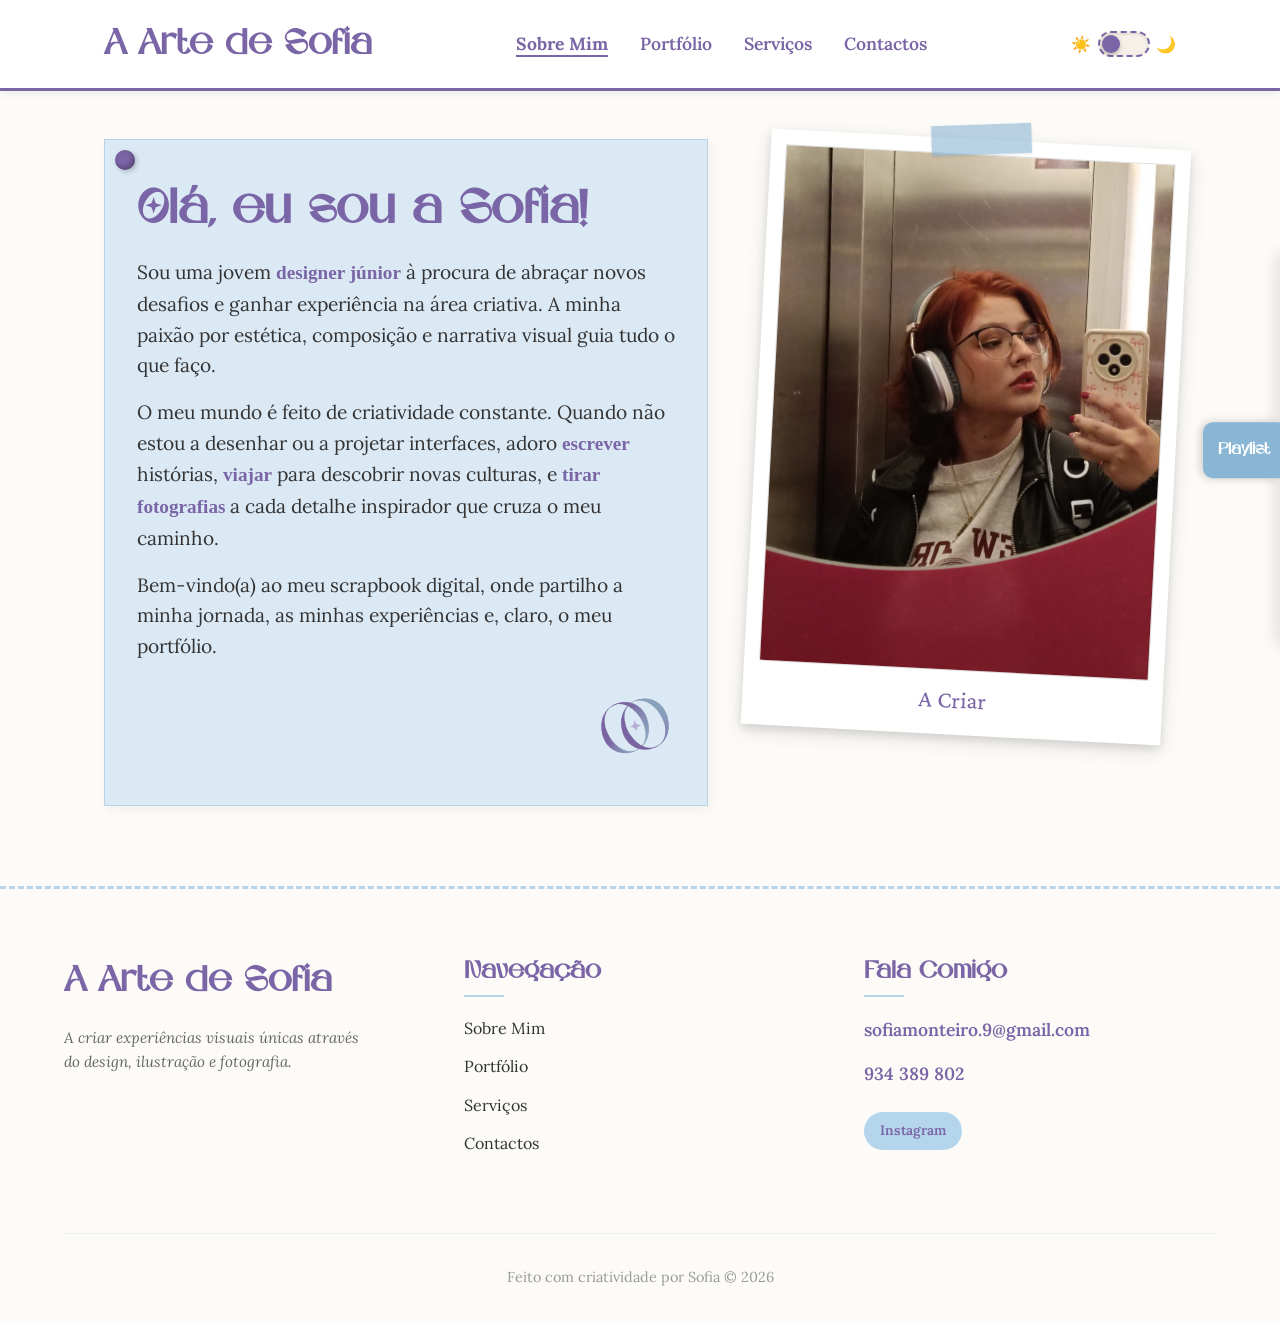
==== html/index.html @ 1899d3ea "feat: Add finished portfolio website with scrapbook style and dark mode" ====
<!DOCTYPE html>
<html lang="pt">

<head>
    <meta charset="UTF-8">
    <meta name="viewport" content="width=device-width, initial-scale=1.0">
    <meta name="description"
        content="Portfólio de Sofia, designer júnior criativa apaixonada por escrita, desenho, viagens e fotografia.">
    <title>A Arte de Sofia | Designer Júnior</title>
    <link rel="stylesheet" href="../css/style.css?v=1.1">
    <link rel="icon" type="image/png" href="../images/favicon.png">
    <script>
        (function () {
            var saved = localStorage.getItem('theme');
            var prefersDark = window.matchMedia && window.matchMedia('(prefers-color-scheme: dark)').matches;
            if (saved === 'dark' || (!saved && prefersDark)) {
                document.documentElement.classList.add('dark-mode');
            }
        })();
    </script>
</head>

<body>

    <header>
        <nav>
            <a href="index.html" class="logo">
                A Arte de Sofia
            </a>
            <ul class="nav-links">
                <li><a href="index.html">Sobre Mim</a></li>
                <li><a href="portfolio.html">Portfólio</a></li>
                <li><a href="services.html">Serviços</a></li>
                <li><a href="contact.html">Contactos</a></li>
            </ul>
            <div class="nav-actions">
                <label class="theme-switch" for="theme-toggle" aria-label="Alternar tema">
                    <span class="theme-switch__icon">☀️</span>
                    <div class="theme-switch__track">
                        <input type="checkbox" id="theme-toggle" class="theme-switch__input">
                        <div class="theme-switch__thumb"></div>
                    </div>
                    <span class="theme-switch__icon">🌙</span>
                </label>
                <div class="menu-toggle" id="mobile-menu">
                    <span class="bar"></span>
                    <span class="bar"></span>
                    <span class="bar"></span>
                </div>
            </div>
        </nav>
    </header>

    <!-- Spotify Slide-out -->
    <div id="spotify-btn" class="spotify-btn">Playlist</div>
    <div id="spotify-panel" class="spotify-panel">
        <iframe style="border-radius:12px"
            src="https://open.spotify.com/embed/playlist/73BxUSHSjRcoliJeAZDlij?utm_source=generator" width="100%"
            height="380" frameBorder="0" allowfullscreen=""
            allow="autoplay; clipboard-write; encrypted-media; fullscreen; picture-in-picture" loading="lazy"></iframe>
    </div>

    <main>
        <section class="hero">
            <div class="hero-text paper-note">
                <h1>Olá, eu sou a Sofia!</h1>
                <p>Sou uma jovem <strong>designer júnior</strong> à procura de abraçar novos desafios e ganhar
                    experiência na área criativa. A minha paixão por estética, composição e narrativa visual guia tudo o
                    que faço.</p>
                <p>O meu mundo é feito de criatividade constante. Quando não estou a desenhar ou a projetar interfaces,
                    adoro <strong>escrever</strong> histórias, <strong>viajar</strong> para descobrir novas culturas, e
                    <strong>tirar fotografias</strong> a cada detalhe inspirador que cruza o meu caminho.</p>
                <p>Bem-vindo(a) ao meu scrapbook digital, onde partilho a minha jornada, as minhas experiências e,
                    claro, o meu portfólio.</p>
                <div class="signature">
                    <a href="portfolio.html">
                        <img src="../images/favicon.png" alt="Assinatura de Sofia" style="width: 80px; height: auto;">
                    </a>
                </div>
            </div>

            <a href="services.html" class="hero-image polaroid" style="text-decoration: none; color: inherit; cursor: pointer;">
                <div class="tape"></div>
                <img src="../homepage/photo_2025-11-19_13-03-43.jpg" alt="Foto da Sofia, designer júnior">
                <div class="polaroid-caption">A Criar</div>
            </a>
        </section>
    </main>

    <footer class="site-footer">
        <div class="footer-container">
            <div class="footer-column branding">
                <a href="index.html" class="logo">A Arte de Sofia</a>
                <p>A criar experiências visuais únicas através do design, ilustração e fotografia.</p>
            </div>
            <div class="footer-column links">
                <h4>Navegação</h4>
                <ul>
                    <li><a href="index.html">Sobre Mim</a></li>
                    <li><a href="portfolio.html">Portfólio</a></li>
                    <li><a href="services.html">Serviços</a></li>
                    <li><a href="contact.html">Contactos</a></li>
                </ul>
            </div>
            <div class="footer-column contact">
                <h4>Fala Comigo</h4>
                <p><a href="mailto:sofiamonteiro.9@gmail.com">sofiamonteiro.9@gmail.com</a></p>
                <p><a href="tel:+351934389802">934 389 802</a></p>
                <div class="social-links">
                    <a href="https://instagram.com/soh_wish" target="_blank" title="Instagram">Instagram</a>
                </div>
            </div>
        </div>
        <div class="footer-bottom">
            <p>Feito com criatividade por Sofia &copy; 2026</p>
        </div>
    </footer>
    <script src="../js/script.js"></script>
</body>

</html>
---- css/style.css ----
/* Local font faces */
@font-face {
  font-family: 'Amoria';
  src: url('../fontes/AMORIA.otf') format('opentype');
  font-weight: normal;
  font-style: normal;
}
@font-face {
  font-family: 'Lora';
  src: url('../fontes/Lora-VariableFont_wght.ttf') format('truetype-variations');
  font-weight: 200 900;
  font-style: normal;
}
@font-face {
  font-family: 'Lora';
  src: url('../fontes/Lora-Italic-VariableFont_wght.ttf') format('truetype-variations');
  font-weight: 200 900;
  font-style: italic;
}
@font-face {
  font-family: 'Acros';
  src: url('../fontes/Acros.ttf') format('truetype');
}
@font-face {
  font-family: 'Crimson Pro';
  src: url('../fontes/CrimsonPro-VariableFont_wght.ttf') format('truetype-variations');
  font-weight: 200 900;
  font-style: normal;
}
@font-face {
  font-family: 'Crimson Pro';
  src: url('../fontes/CrimsonPro-Italic-VariableFont_wght.ttf') format('truetype-variations');
  font-weight: 200 900;
  font-style: italic;
}

:root {
    --purple: #7a65a6;
    --light-purple: #9c89c8;
    --blue: #8ab6d6;
    --light-blue: #b4d5ec;
    --bg-paper: #fdfbf7;
    --bg-texture: url('https://www.transparenttextures.com/patterns/cream-paper.png');
    --text-dark: #333;
    --card-bg: #ffffff;
    --header-bg: rgba(255, 255, 255, 0.9);
    --border-color: #ddd;
    --card-shadow: 0 4px 8px rgba(0, 0, 0, 0.1), 0 6px 20px rgba(0, 0, 0, 0.1);
    --paper-note-bg: #dbe9f4;
    --paper-note-border: #b8d2e6;
    --font-heading: 'Amoria', serif;
    --font-body: 'Lora', serif;
    --font-handwriting: 'Caveat', cursive;
}

.dark-mode {
    --purple: #a78bfa;
    --light-purple: #c084fc;
    --blue: #93c5fd;
    --light-blue: #c7d2fe;
    --bg-paper: #121212;
    --bg-texture: url('https://www.transparenttextures.com/patterns/dark-paper.png');
    --text-dark: #eae3d2;
    --card-bg: #1e1b18;
    --header-bg: rgba(18, 18, 18, 0.9);
    --border-color: #333;
    --card-shadow: 0 4px 8px rgba(0, 0, 0, 0.5), 0 6px 20px rgba(0, 0, 0, 0.5);
    --paper-note-bg: #1e293b;
    --paper-note-border: #334155;
}

* {
    margin: 0;
    padding: 0;
    box-sizing: border-box;
}

body {
    font-family: var(--font-body);
    background-color: var(--bg-paper);
    background-image: var(--bg-texture);
    color: var(--text-dark);
    line-height: 1.6;
    overflow-x: hidden;
}

/* Global Transition for smooth theme switching */
body, header, .polaroid, .service-card, .paper-note, .dropdown-content, .dropdown-submenu-content, .item-detail .description, input, textarea, button, .spotify-panel, .logo, .nav-links a {
    transition: background-color 0.3s ease, background-image 0.3s ease, color 0.3s ease, border-color 0.3s ease, box-shadow 0.3s ease, transform 0.3s ease;
}

/* Header & Navigation */
header {
    background: var(--header-bg);
    backdrop-filter: blur(5px);
    box-shadow: 0 4px 6px rgba(0, 0, 0, 0.05);
    position: sticky;
    top: 0;
    z-index: 1000;
    border-bottom: 3px solid var(--purple);
}

nav {
    display: flex;
    justify-content: space-between;
    align-items: center;
    padding: 1rem 5%;
    max-width: 1200px;
    margin: 0 auto;
}

.logo {
    font-family: var(--font-heading);
    font-size: 2.2rem;
    color: var(--purple);
    text-decoration: none;
    font-weight: 700;
}

.nav-links {
    list-style: none;
    display: flex;
    gap: 2rem;
}

.nav-links a {
    text-decoration: none;
    color: var(--purple);
    font-weight: 600;
    font-size: 1.1rem;
    transition: color 0.3s;
    position: relative;
}

.nav-links a:hover {
    color: var(--blue);
}

/* Highlight current page link */
.nav-links a.active {
    color: var(--purple);
    font-weight: 700;
    border-bottom: 2px solid var(--purple);
}

color: var(--blue);
}

/* Dropdown */
.dropdown {
    position: relative;
}

.dropdown-content {
    display: none;
    position: absolute;
    top: 100%;
    left: 0;
    background-color: var(--card-bg);
    min-width: 200px;
    box-shadow: var(--card-shadow);
    z-index: 1;
    border: 2px dashed var(--blue);
    border-radius: 8px;
    padding: 0.5rem 0;
}

.dropdown:hover .dropdown-content {
    display: block;
}

.dropdown-content a {
    color: var(--text-dark);
    padding: 12px 16px;
    text-decoration: none;
    display: block;
    font-size: 1rem;
}

.dropdown-content a:hover {
    background-color: var(--light-blue);
    color: #fff;
}

.dropdown-submenu {
    position: relative;
}

.dropdown-submenu-content {
    display: none;
    position: absolute;
    top: 0;
    left: 100%;
    background-color: var(--card-bg);
    min-width: 160px;
    box-shadow: var(--card-shadow);
    border: 2px dashed var(--purple);
    border-radius: 8px;
}

.dropdown-submenu:hover .dropdown-submenu-content {
    display: block;
}

/* Main Container */
main {
    max-width: 1200px;
    margin: 3rem auto;
    padding: 0 5%;
    text-align: center;
}

/* Scrapbook Aesthetic Elements */
.polaroid {
    background: var(--card-bg);
    padding: 15px 15px 15px 15px;
    box-shadow: var(--card-shadow);
    transform: rotate(-2deg);
    transition: transform 0.3s;
    position: relative;
    display: flex;
    flex-direction: column;
    align-items: center;
    width: 100%;
    align-self: start;
}

/* Very tall images span 2 grid rows */
.polaroid--tall {
    grid-row: span 2;
}

.polaroid:nth-child(even) {
    transform: rotate(3deg);
}

.polaroid:hover {
    transform: scale(1.05) rotate(0deg);
    z-index: 10;
}

.polaroid img {
    max-width: 100%;
    width: 100%;
    height: auto;
    display: block;
    border: 1px solid var(--border-color);
    margin: 0 auto;
}

.polaroid-caption {
    font-family: 'Crimson Pro', serif;
    font-size: 1.5rem;
    text-align: center;
    margin-top: 10px;
    color: var(--purple);
}

.dark-mode .polaroid {
    background: #ffffff;
}

.dark-mode .polaroid-caption {
    color: #6b21a8; /* keep the dark purple text on the white polaroid */
}


.tape {
    position: absolute;
    top: -15px;
    left: 50%;
    transform: translateX(-50%) rotate(-5deg);
    width: 100px;
    height: 30px;
    background-color: rgba(138, 182, 214, 0.6);
    /* --blue tape */
    z-index: 2;
    box-shadow: 0 1px 3px rgba(0, 0, 0, 0.1);
}

.paper-note {
    background-color: var(--paper-note-bg);
    padding: 2rem;
    border: 1px solid var(--paper-note-border);
    box-shadow: 3px 3px 10px rgba(0, 0, 0, 0.05);
    position: relative;
    font-family: var(--font-body);
}

.paper-note::before {
    content: '';
    position: absolute;
    top: 10px;
    left: 10px;
    width: 20px;
    height: 20px;
    background-color: #7a65a6;
    /* Pushpin */
    border-radius: 50%;
    box-shadow: inset -2px -2px 5px rgba(0, 0, 0, 0.3), 2px 2px 5px rgba(0, 0, 0, 0.2);
}

/* Typography */
h1,
h3 {
    font-family: 'Amoria', serif;
    color: var(--purple);
    margin-bottom: 0.5rem;
}

.portfolio-page h3 {
    text-align: left;
    margin-left: 0;
}

h2 {
    font-family: 'Acros', serif;
    color: var(--purple);
    margin-bottom: 0.5rem;

    /* Align section titles to the left */
    .category-header,
    .subcategory-header,
    .project-header h4 {
        text-align: left;
        margin-bottom: 2rem;
    }
}

/* h4 headings */
h4 {
    font-family: 'Crimson Pro', serif;
    text-align: left;
    margin-bottom: 0.5rem;
}


strong,
b {
    font-family: 'Playfair Display', serif;
    font-weight: bold;
    color: var(--purple);
}

h1 {
    font-size: 3rem;
    position: relative;
    display: inline-block;
}

/* Homepage */
.hero {
    display: flex;
    align-items: center;
    gap: 3rem;
    margin-top: 2rem;
}

.hero-text {
    flex: 1;
    text-align: left;
}

.hero-text p {
    font-size: 1.2rem;
    margin-bottom: 1rem;
}

.signature {
    text-align: right;
    margin-top: 1.5rem;
}

.signature img {
    width: 80px;
    height: auto;
    opacity: 0.8;
    transform: rotate(-10deg);
    transition: transform 0.3s ease, opacity 0.3s ease;
}

.signature img:hover {
    opacity: 1;
    transform: rotate(0deg) scale(1.1);
}

.hero-image {
    flex: 1;
    max-width: 420px;
    width: 100%;
}

.hero-image img {
    width: 100%;
    max-width: 100%;
    height: auto;
    display: block;
}

/* Services */
.services-grid {
    display: grid;
    grid-template-columns: repeat(2, 1fr);
    gap: 2rem;
    margin-top: 2rem;
}

.service-card {
    background: var(--card-bg);
    padding: 2rem;
    border: 2px dashed var(--purple);
    border-radius: 10px;
    text-align: center;
    position: relative;
}

.service-card h3 {
    font-family: 'Amoria', serif;
    font-size: 2rem;
}

.programs {
    display: flex;
    justify-content: center;
    gap: 1rem;
    flex-wrap: wrap;
    margin-top: 2rem;
}

.program-icon {
    width: 60px;
    height: 60px;
    object-fit: contain;
    filter: drop-shadow(2px 2px 4px rgba(0, 0, 0, 0.1));
}

/* Portfolio Gallery */
.gallery-grid {
    display: grid;
    grid-template-columns: repeat(3, 1fr);
    grid-auto-rows: auto;
    gap: 0.7rem;
    margin-top: 0.6rem;
    align-items: start;
}

@media (max-width: 900px) {
    .gallery-grid {
        grid-template-columns: repeat(2, 1fr);
        gap: 0.6rem;
    }
}

@media (max-width: 600px) {
    .gallery-grid {
        grid-template-columns: repeat(2, 1fr);
        gap: 0.45rem;
    }
}

/* Portfolio Item */
.item-detail {
    display: flex;
    flex-direction: column;
    align-items: center;
    gap: 2rem;
    margin: 2rem auto;
    max-width: 800px;
}

.gallery-grid img {
    margin: 0;
    border-radius: 4px;
}

.item-detail img {
    margin-bottom: 0.8rem;
    max-width: 100%;
    border: 10px solid white;
    box-shadow: 0 10px 20px rgba(0, 0, 0, 0.15);
}

.item-detail .description {
    background: var(--card-bg);
    padding: 2rem;
    border-left: 5px solid var(--blue);
    font-size: 1.2rem;
    color: var(--text-dark);
}

/* Contact Form */
.contact-container {
    max-width: 600px;
    margin: 0 auto;
}

.contact-info {
    color: #1f1f1f;
}

.contact-info a {
    color: #4c2f72;
}

html.dark-mode .contact-info {
    color: #e0d5f0;
    background: rgba(30, 27, 24, 0.8) !important;
}

html.dark-mode .contact-info a {
    color: #c084fc;
}

form {
    display: flex;
    flex-direction: column;
    gap: 1.5rem;
}

input,
textarea {
    width: 100%;
    padding: 15px;
    border: 2px solid var(--light-blue);
    border-radius: 5px;
    font-family: var(--font-body);
    font-size: 1rem;
    background-color: var(--card-bg);
    color: var(--text-dark);
}

input:focus,
textarea:focus {
    outline: none;
    border-color: var(--purple);
    background-color: var(--card-bg);
}

button {
    background-color: var(--purple);
    color: white;
    border: none;
    padding: 15px 30px;
    font-family: var(--font-heading);
    font-size: 1.2rem;
    cursor: pointer;
    border-radius: 5px;
    transition: background-color 0.3s;
    align-self: flex-start;
}

button:hover {
    background-color: var(--blue);
}

/* Spotify Slide-out */
.spotify-btn {
    position: fixed;
    top: 50%;
    right: 0;
    transform: translateY(-50%);
    background-color: #8ab6d6;
    color: white;
    padding: 15px 10px 15px 15px;
    border-radius: 10px 0 0 10px;
    cursor: pointer;
    z-index: 1001;
    font-weight: bold;
    font-family: var(--font-heading);
    box-shadow: -2px 0 10px rgba(0, 0, 0, 0.2);
    display: flex;
    align-items: center;
    gap: 10px;
}

.spotify-panel {
    position: fixed;
    top: 50%;
    right: -320px;
    /* Hidden by default */
    transform: translateY(-50%);
    width: 320px;
    height: 400px;
    background: var(--card-bg);
    box-shadow: -5px 0 15px rgba(0, 0, 0, 0.1);
    z-index: 1000;
    transition: right 0.4s cubic-bezier(0.175, 0.885, 0.32, 1.275);
    border-radius: 15px 0 0 15px;
    padding: 10px;
    border: 1px solid var(--border-color);
}

.spotify-panel.open {
    right: 0;
}

/* Lightbox Pop-up */
.lightbox {
    display: none;
    position: fixed;
    z-index: 2000;
    left: 0;
    top: 0;
    width: 100%;
    height: 100%;
    background-color: rgba(0, 0, 0, 0.8);
    backdrop-filter: blur(5px);
    justify-content: center;
    align-items: center;
    opacity: 0;
    transition: opacity 0.3s ease;
}

.lightbox.show {
    opacity: 1;
}

.lightbox-content {
    background: var(--bg-paper);
    padding: 20px;
    border-radius: 12px;
    width: fit-content;
    max-width: 95vw;
    max-height: 95vh;
    display: flex;
    flex-direction: column;
    align-items: center;
    box-shadow: 0 15px 40px rgba(0, 0, 0, 0.6);
    position: relative;
    border: 2px dashed var(--purple);
    overflow-y: auto;
    /* Allow scroll if content is very tall on small screens */
}

.lightbox-content img {
    display: block;
    max-width: 100%;
    max-height: 70vh;
    /* Leaves room for caption and padding */
    width: auto;
    height: auto;
    border: 8px solid white;
    box-shadow: 0 5px 15px rgba(0, 0, 0, 0.3);
}

.lightbox-caption {
    margin-top: 15px;
    text-align: center;
    font-family: var(--font-body);
}

.lightbox-caption h3 {
    font-family: var(--font-heading);
    font-size: 2rem;
    margin-bottom: 5px;
    text-align: center;
}

.lightbox-close {
    position: absolute;
    top: 20px;
    right: 30px;
    color: white;
    font-size: 40px;
    font-weight: bold;
    cursor: pointer;
    transition: color 0.3s;
    z-index: 2001;
}

.lightbox-close:hover {
    color: var(--light-blue);
}

/* Lightbox Navigation Arrows */
.lightbox-arrow {
    position: absolute;
    top: 50%;
    transform: translateY(-50%);
    background: rgba(255, 255, 255, 0.2);
    color: white;
    border: none;
    font-size: 3rem;
    padding: 0;
    /* Remove padding to avoid offset */
    cursor: pointer;
    transition: all 0.3s ease;
    border-radius: 50%;
    width: 70px;
    height: 70px;
    display: flex;
    align-items: center;
    justify-content: center;
    line-height: 1;
    /* Reset line-height */
    font-family: Arial, sans-serif;
    /* Use a standard font for arrows to ensure centering */
    z-index: 2002;
    user-select: none;
}

.lightbox-arrow:hover {
    background: var(--purple);
    color: white;
    transform: translateY(-50%) scale(1.1);
}

.lightbox-prev {
    left: 30px;
}

.lightbox-next {
    right: 30px;
}

.lightbox-counter {
    margin-top: 15px;
    color: var(--purple);
    font-family: var(--font-body);
    font-size: 0.9rem;
    background: rgba(138, 182, 214, 0.2);
    padding: 4px 12px;
    border-radius: 20px;
    font-weight: 600;
}


@media (max-width: 768px) {
    .lightbox-arrow {
        font-size: 1.8rem;
        width: 48px;
        height: 48px;
        padding: 0;
        background: rgba(122, 101, 166, 0.9);
        /* More opaque brand purple */
        box-shadow: 0 4px 12px rgba(0, 0, 0, 0.5);
        border: 2px solid white;
    }

    .lightbox-prev {
        left: 15px;
    }

    .lightbox-next {
        right: 15px;
    }

    .lightbox-close {
        top: 15px;
        right: 15px;
        font-size: 30px;
        background: rgba(0, 0, 0, 0.6);
        width: 40px;
        height: 40px;
        display: flex;
        align-items: center;
        justify-content: center;
        border-radius: 50%;
        line-height: 1;
    }
}

/* Footer */
.site-footer {
    background-color: transparent;
    border-top: 3px dashed var(--light-blue);
    padding: 4rem 5% 2rem;
    margin-top: 5rem;
    color: var(--text-dark);
    width: 100%;
    box-sizing: border-box;
}

.footer-container {
    max-width: 1200px;
    margin: 0 auto;
    display: flex;
    flex-wrap: wrap;
    justify-content: space-between;
    gap: 3rem;
}

.footer-column {
    flex: 1;
    min-width: 250px;
}

.footer-column h4 {
    font-family: var(--font-heading);
    color: var(--purple);
    font-size: 1.5rem;
    margin-bottom: 1.5rem;
    position: relative;
}

.footer-column h4::after {
    content: '';
    position: absolute;
    bottom: -5px;
    left: 0;
    width: 40px;
    height: 2px;
    background: var(--light-blue);
}

.footer-column ul {
    list-style: none;
}

.footer-column ul li {
    margin-bottom: 0.8rem;
}

.footer-column ul li a {
    text-decoration: none;
    color: var(--text-dark);
    font-size: 1rem;
    transition: color 0.3s ease;
}

.footer-column ul li a:hover {
    color: var(--purple);
    padding-left: 5px;
}

.footer-column.branding p {
    margin-top: 1rem;
    font-style: italic;
    font-size: 0.95rem;
    color: #666;
    max-width: 300px;
}

.footer-column.contact p {
    margin-bottom: 1rem;
    font-size: 1.1rem;
}

.footer-column.contact a {
    color: var(--purple);
    text-decoration: none;
    font-weight: 600;
}

.social-links {
    display: flex;
    gap: 1rem;
    margin-top: 1.5rem;
}

.social-links a {
    background: var(--light-blue);
    color: #fff;
    padding: 0.5rem 1rem;
    border-radius: 20px;
    font-size: 0.85rem;
    font-weight: 700;
    text-decoration: none;
    transition: all 0.3s ease;
}

.social-links a:hover {
    background: var(--purple);
    transform: translateY(-3px);
}

.footer-bottom {
    text-align: center;
    margin-top: 4rem;
    padding-top: 2rem;
    border-top: 1px solid #eee;
    font-size: 0.9rem;
    color: #999;
}

@media (max-width: 900px) {
    .footer-container {
        grid-template-columns: 1fr 1fr;
    }

    .footer-column.branding {
        grid-column: span 2;
        text-align: center;
    }

    .footer-column.branding p {
        margin: 1rem auto;
    }
}

@media (max-width: 600px) {
    .footer-container {
        grid-template-columns: 1fr;
        text-align: center;
    }

    .footer-column.branding {
        grid-column: span 1;
    }

    .footer-column h4::after {
        left: 50%;
        transform: translateX(-50%);
    }

    .social-links {
        justify-content: center;
    }
}

/* Admin Panel Styles */
.admin-container {
    max-width: 800px;
    margin: 4rem auto;
    padding: 2rem;
    display: none;
}

.message-card {
    background-color: #dbe9f4;
    padding: 1.5rem;
    border: 1px solid #b8d2e6;
    box-shadow: 3px 3px 10px rgba(0, 0, 0, 0.05);
    margin-bottom: 2rem;
    position: relative;
    border-left: 5px solid var(--purple);
    border-radius: 4px;
}

.message-card::before {
    content: '';
    position: absolute;
    top: 10px;
    right: 20px;
    width: 15px;
    height: 35px;
    background-color: rgba(138, 182, 214, 0.4);
    transform: rotate(15deg);
}

.message-header {
    display: flex;
    justify-content: space-between;
    margin-bottom: 1rem;
    border-bottom: 1px dashed var(--purple);
    padding-bottom: 0.5rem;
}

.message-date {
    color: #666;
    font-size: 0.9em;
}

.message-subject {
    font-weight: bold;
    font-family: var(--font-heading);
    font-size: 1.2rem;
    color: var(--purple);
}

.login-box {
    max-width: 400px;
    margin: 10rem auto;
    text-align: center;
}

.logout-btn {
    background-color: transparent;
    color: var(--text-dark);
    border: 2px dashed var(--purple);
    padding: 10px 20px;
    border-radius: 5px;
    text-decoration: none;
    display: inline-block;
    margin-top: -20px;
    float: right;
    cursor: pointer;
}

.logout-btn:hover {
    background-color: var(--light-blue);
    color: white;
    border-color: var(--light-blue);
}

/* Responsive Typography */
h1 {
    font-size: clamp(2rem, 8vw, 3rem);
}

h2 {
    font-size: clamp(1.5rem, 6vw, 2.2rem);
}

h3 {
    font-size: clamp(1.2rem, 5vw, 1.8rem);
}

/* Mobile Menu Styles */
.menu-toggle {
    display: none;
    flex-direction: column;
    cursor: pointer;
    gap: 5px;
    z-index: 1001;
}

.menu-toggle .bar {
    width: 25px;
    height: 3px;
    background-color: var(--purple);
    transition: 0.3s ease;
    border-radius: 2px;
}

/* Burger Animation */
.menu-toggle.is-active .bar:nth-child(2) {
    opacity: 0;
}

.menu-toggle.is-active .bar:nth-child(1) {
    transform: translateY(8px) rotate(45deg);
}

.menu-toggle.is-active .bar:nth-child(3) {
    transform: translateY(-8px) rotate(-45deg);
}

@media (max-width: 992px) {
    nav {
        padding: 1rem 3%;
    }

    .hero {
        gap: 2rem;
    }
}

@media (max-width: 768px) {
    body {
        font-size: 15px;
    }

    header {
        position: fixed;
        width: 100%;
        top: 0;
    }

    nav {
        padding: 0.8rem 5%;
    }

    .menu-toggle {
        display: flex;
    }

    .nav-links {
        position: fixed;
        right: -100%;
        top: 0;
        height: 100vh;
        width: 70%;
        max-width: 300px;
        background: var(--bg-paper);
        flex-direction: column;
        align-items: center;
        justify-content: center;
        gap: 2.5rem;
        transition: 0.4s cubic-bezier(0.68, -0.55, 0.27, 1.55);
        box-shadow: -5px 0 15px rgba(0, 0, 0, 0.1);
        z-index: 1000;
        border-left: 3px solid var(--purple);
        background-image: url('https://www.transparenttextures.com/patterns/cream-paper.png');
    }

    .nav-links.active {
        right: 0;
    }

    .nav-links a {
        font-size: 1.3rem;
    }

    main {
        margin: 6rem auto 2rem auto;
    }

    .hero {
        flex-direction: row;
        align-items: center;
        gap: 1rem;
        margin-top: 1rem;
    }

    .hero-text {
        flex: 1.2;
        text-align: left;
    }

    .hero-image {
        flex: 1;
        width: 100%;
        max-width: 360px;
    }

    .hero-text p {
        font-size: 0.9rem;
        margin-bottom: 0.5rem;
    }

    .hero-text h1 {
        font-size: 1.5rem;
    }

    .paper-note {
        padding: 1.2rem;
    }

    .polaroid {
        padding: 8px 8px 8px 8px;
    }

    .polaroid img {
        display: block;
        margin: 0 auto;
    }

    .polaroid-caption {
        font-size: 1.1rem;
    }

    .paper-note::before {
        width: 12px;
        height: 12px;
        top: 5px;
        left: 5px;
    }

    .tape {
        width: 60px;
        height: 20px;
        top: -10px;
    }

    .services-grid {
        grid-template-columns: 1fr;
        gap: 1.5rem;
    }

    .item-detail {
        padding: 0 1rem;
    }

    .item-detail .description {
        font-size: 1.1rem;
        padding: 1.5rem;
    }

    .spotify-btn {
        padding: 10px 8px 10px 12px;
        font-size: 0.9rem;
    }

    .spotify-panel {
        width: 280px;
        right: -280px;
    }

    .spotify-panel.open {
        right: 0;
    }

    .admin-container {
        padding: 1rem;
    }

    .logout-btn {
        float: none;
        display: block;
        width: 100%;
        margin-bottom: 2rem;
        text-align: center;
    }
}

@media (max-width: 480px) {
    .logo {
        font-size: 2rem;
    }

    .polaroid {
        padding: 6px 6px 20px 6px;
        margin-bottom: 1rem;
    }

    .polaroid-caption {
        font-size: 0.95rem;
        margin-top: 5px;
    }

    .tape {
        width: 45px;
        height: 15px;
        top: -8px;
    }

    .lightbox-content {
        padding: 10px;
    }

    .lightbox-caption h3 {
        font-size: 1.5rem;
    }
}

/* ═══════════════════════════════════════════
   REVIEWS PAGE
═══════════════════════════════════════════ */

/* Active nav link */
.nav-active {
    color: var(--purple) !important;
    font-weight: 700 !important;
}

.nav-active::after {
    content: '';
    display: block;
    height: 2px;
    background: var(--purple);
    border-radius: 2px;
    margin-top: 2px;
}

/* Hero */
.reviews-hero {
    margin-bottom: 3rem;
    border-radius: 8px;
}

.reviews-hero-inner {
    display: flex;
    align-items: center;
    justify-content: space-between;
    gap: 2rem;
    flex-wrap: wrap;
}

.reviews-title-wrap {
    flex: 1;
    min-width: 200px;
}

.reviews-title-wrap h1 {
    margin-bottom: 0.75rem;
}

.reviews-title-wrap p {
    font-size: 1.1rem;
    color: #555;
}

.reviews-stats {
    display: flex;
    flex-direction: column;
    align-items: center;
    gap: 0.5rem;
    background: var(--card-bg);
    border: 2px dashed var(--purple);
    border-radius: 12px;
    padding: 1.5rem 2rem;
    min-width: 160px;
    text-align: center;
}

.stat-bubble {
    display: flex;
    flex-direction: column;
}

.stat-number {
    font-family: var(--font-heading);
    font-size: 2.5rem;
    color: var(--purple);
    line-height: 1;
}

.stat-label {
    font-size: 0.85rem;
    color: #888;
    text-transform: uppercase;
    letter-spacing: 0.05em;
}

.stat-stars .star {
    font-size: 1.4rem;
}

/* Section title */
.section-title {
    font-family: var(--font-handwriting);
    font-size: 2.2rem;
    color: var(--purple);
    margin-bottom: 2rem;
    position: relative;
    display: inline-block;
}

.section-title::after {
    content: '';
    display: block;
    height: 3px;
    width: 60%;
    background: linear-gradient(90deg, var(--purple), transparent);
    border-radius: 3px;
    margin-top: 4px;
}

/* Reviews grid */
.reviews-grid {
    display: grid;
    grid-template-columns: repeat(auto-fill, minmax(280px, 1fr));
    gap: 1.8rem;
    margin-bottom: 3rem;
}

/* Review card */
.review-card {
    background: var(--card-bg);
    border: 1px solid var(--border-color);
    border-radius: 12px;
    padding: 1.5rem;
    box-shadow: 0 4px 15px rgba(122, 101, 166, 0.08);
    position: relative;
    transition: transform 0.3s ease, box-shadow 0.3s ease;
    animation: cardFadeIn 0.5s ease both;
    border-top: 4px solid var(--purple);
}

.review-card:hover {
    transform: translateY(-4px);
    box-shadow: 0 10px 25px rgba(122, 101, 166, 0.15);
}

@keyframes cardFadeIn {
    from {
        opacity: 0;
        transform: translateY(20px);
    }

    to {
        opacity: 1;
        transform: translateY(0);
    }
}

.review-card-top {
    display: flex;
    align-items: center;
    gap: 0.75rem;
    margin-bottom: 1rem;
    flex-wrap: wrap;
}

.reviewer-avatar {
    width: 46px;
    height: 46px;
    border-radius: 50%;
    background: linear-gradient(135deg, var(--purple), var(--light-purple));
    color: #fff;
    font-family: var(--font-heading);
    font-size: 1.1rem;
    display: flex;
    align-items: center;
    justify-content: center;
    flex-shrink: 0;
    box-shadow: 0 2px 8px rgba(122, 101, 166, 0.3);
}

.reviewer-info {
    flex: 1;
    display: flex;
    flex-direction: column;
}

.reviewer-name {
    font-size: 1rem;
    color: var(--text-dark);
}

.reviewer-role {
    font-size: 0.85rem;
    color: #999;
    margin-top: 2px;
}

.review-rating {
    margin-left: auto;
}

.review-rating .star {
    font-size: 1.1rem;
}

/* Stars */
.star.filled {
    color: #f5a623;
}

.star.empty {
    color: #ddd;
}

.review-comment {
    font-style: italic;
    color: #555;
    margin: 0 0 1rem 0;
    padding: 0;
    border: none;
    font-size: 0.97rem;
    line-height: 1.7;
}

.review-date {
    display: block;
    font-size: 0.8rem;
    color: #bbb;
    text-align: right;
    font-family: var(--font-handwriting);
}

/* Loading */
.reviews-loading {
    grid-column: 1 / -1;
    text-align: center;
    padding: 3rem;
    color: #aaa;
}

.loading-spinner {
    width: 40px;
    height: 40px;
    border: 4px solid var(--light-purple);
    border-top-color: var(--purple);
    border-radius: 50%;
    animation: spin 0.8s linear infinite;
    margin: 0 auto 1rem;
}

@keyframes spin {
    to {
        transform: rotate(360deg);
    }
}

.no-reviews {
    text-align: center;
    padding: 3rem;
    color: #aaa;
    font-family: var(--font-handwriting);
    font-size: 1.3rem;
    background: rgba(255, 255, 255, 0.5);
    border: 2px dashed #ddd;
    border-radius: 12px;
}

/* Submit form */
.review-form-section {
    margin-top: 4rem;
}

.review-form-wrapper {
    max-width: 680px;
    margin: 0 auto;
    position: relative;
    border-radius: 8px;
}

.review-form-wrapper h2 {
    font-family: var(--font-handwriting);
    font-size: 2rem;
    margin-bottom: 0.5rem;
}

.tape-left {
    left: 15%;
    top: -15px;
    transform: rotate(-6deg);
}

.tape-right {
    left: 60%;
    top: -15px;
    transform: rotate(4deg);
}

.form-row {
    display: grid;
    grid-template-columns: 1fr 1fr;
    gap: 1rem;
}

.form-group {
    display: flex;
    flex-direction: column;
    gap: 0.4rem;
}

.form-group label {
    font-size: 0.9rem;
    font-weight: 600;
    color: var(--text-dark);
}

.form-group input,
.form-group textarea {
    margin: 0;
}

.char-count {
    font-size: 0.8rem;
    color: #999;
    text-align: right;
    margin-top: 2px;
}

/* Star selector (reverse order trick) */
.star-selector {
    display: flex;
    flex-direction: row-reverse;
    justify-content: flex-end;
    gap: 0;
    margin-top: 0.3rem;
}

.star-selector input[type="radio"] {
    display: none;
}

.star-selector label {
    font-size: 2.2rem;
    color: #ddd;
    cursor: pointer;
    transition: color 0.2s, transform 0.15s;
    padding: 0 3px;
    line-height: 1;
}

.star-selector label:hover,
.star-selector label:hover~label,
.star-selector input:checked~label {
    color: #f5a623;
    transform: scale(1.15);
}

.star-label-text {
    display: block;
    font-size: 0.9rem;
    color: var(--purple);
    font-weight: 600;
    margin-top: 4px;
    min-height: 1.2em;
}

/* Feedback banners */
.form-feedback {
    display: flex;
    align-items: flex-start;
    gap: 1rem;
    padding: 1rem 1.2rem;
    border-radius: 8px;
    margin-bottom: 1.5rem;
    font-size: 0.95rem;
}

.form-feedback span {
    font-size: 1.8rem;
    line-height: 1;
}

.form-feedback.success {
    background: #edf7f0;
    border: 1px solid #a8d5b5;
    color: #2d6a4f;
}

.form-feedback.error {
    background: #fdecea;
    border: 1px solid #f5c6c6;
    color: #c0392b;
}

/* Responsive reviews */
@media (max-width: 768px) {
    .reviews-hero-inner {
        flex-direction: column;
    }

    .reviews-stats {
        width: 100%;
        flex-direction: row;
        justify-content: space-around;
    }

    .form-row {
        grid-template-columns: 1fr;
    }

    .reviews-grid {
        grid-template-columns: 1fr;
    }
}

@media (max-width: 480px) {
    .star-selector label {
        font-size: 1.8rem;
    }
}

/* ═══════════════════════════════════════════
   ADMIN PANEL — TABS & REVIEWS MANAGEMENT
═══════════════════════════════════════════ */

/* Admin container override */
.admin-container {
    max-width: 860px;
    margin: 3rem auto;
    padding: 2rem;
    display: none;
}

/* Tab bar */
.admin-tabs {
    display: flex;
    gap: 0.5rem;
    border-bottom: 3px solid var(--light-blue);
    margin-bottom: 2rem;
    flex-wrap: wrap;
}

.admin-tab {
    background: transparent;
    border: 2px solid var(--light-blue);
    border-bottom: none;
    color: var(--text-dark);
    font-family: var(--font-body);
    font-size: 1rem;
    font-weight: 600;
    padding: 0.6rem 1.4rem;
    border-radius: 8px 8px 0 0;
    cursor: pointer;
    transition: background 0.2s, color 0.2s;
    position: relative;
    display: flex;
    align-items: center;
    gap: 0.5rem;
    align-self: flex-end;
    margin-bottom: -3px;
}

.admin-tab:hover {
    background: var(--light-blue);
    color: #fff;
}

.admin-tab.active {
    background: var(--purple);
    border-color: var(--purple);
    color: #fff;
}

/* Tab badge (count bubble) */
.tab-badge {
    display: inline-flex;
    align-items: center;
    justify-content: center;
    min-width: 20px;
    height: 20px;
    padding: 0 5px;
    border-radius: 10px;
    font-size: 0.75rem;
    font-weight: 700;
    background: rgba(255, 255, 255, 0.3);
    color: inherit;
    line-height: 1;
}

.tab-badge:empty {
    display: none;
}

.tab-badge.pending {
    background: #e74c3c;
    color: #fff;
}

/* Admin panel sections */
.admin-panel {
    display: none;
}

.admin-panel.active {
    display: block;
}

/* Filter buttons */
.reviews-admin-filter {
    display: flex;
    gap: 0.5rem;
    margin-bottom: 1.5rem;
    flex-wrap: wrap;
}

.filter-btn {
    background: transparent;
    border: 2px solid var(--light-blue);
    color: var(--text-dark);
    font-family: var(--font-body);
    font-size: 0.9rem;
    font-weight: 600;
    padding: 0.4rem 1rem;
    border-radius: 20px;
    cursor: pointer;
    transition: all 0.2s;
    align-self: flex-start;
}

.filter-btn:hover {
    background: var(--light-blue);
    color: #fff;
    border-color: var(--light-blue);
}

.filter-btn.active {
    background: var(--purple);
    border-color: var(--purple);
    color: #fff;
}

/* Admin review card */
.admin-review-card {
    background: var(--card-bg);
    border: 1px solid var(--border-color);
    border-left: 5px solid var(--purple);
    border-radius: 8px;
    padding: 1.25rem 1.5rem;
    margin-bottom: 1.25rem;
    box-shadow: 0 2px 8px rgba(122, 101, 166, 0.07);
    transition: box-shadow 0.2s;
}

.admin-review-card:hover {
    box-shadow: 0 4px 16px rgba(122, 101, 166, 0.14);
}

.admin-review-header {
    display: flex;
    justify-content: space-between;
    align-items: flex-start;
    flex-wrap: wrap;
    gap: 0.5rem;
    margin-bottom: 0.75rem;
    padding-bottom: 0.75rem;
    border-bottom: 1px dashed #e0d8f0;
}

.admin-review-comment {
    font-style: italic;
    color: #555;
    margin: 0 0 1rem 0;
    font-size: 0.97rem;
    line-height: 1.65;
}

.admin-review-actions {
    display: flex;
    gap: 0.75rem;
    flex-wrap: wrap;
    align-items: center;
}

/* Action buttons */
.btn-approve {
    background: #edf7f0;
    border: 2px solid #a8d5b5;
    color: #2d6a4f;
    font-family: var(--font-body);
    font-size: 0.9rem;
    font-weight: 700;
    padding: 0.4rem 1rem;
    border-radius: 6px;
    cursor: pointer;
    transition: all 0.2s;
    align-self: flex-start;
}

.btn-approve:hover {
    background: #27ae60;
    border-color: #27ae60;
    color: #fff;
}

.btn-approve:disabled {
    opacity: 0.5;
    cursor: not-allowed;
}

.btn-delete {
    background: #fdecea;
    border: 2px solid #f5c6c6;
    color: #c0392b;
    font-family: var(--font-body);
    font-size: 0.9rem;
    font-weight: 700;
    padding: 0.4rem 1rem;
    border-radius: 6px;
    cursor: pointer;
    transition: all 0.2s;
    align-self: flex-start;
}

.btn-delete:hover {
    background: #e74c3c;
    border-color: #e74c3c;
    color: #fff;
}

/* Status badges */
.status-badge {
    display: inline-block;
    padding: 0.2rem 0.65rem;
    border-radius: 12px;
    font-size: 0.78rem;
    font-weight: 700;
    letter-spacing: 0.03em;
}

.status-badge.approved {
    background: #edf7f0;
    color: #2d6a4f;
    border: 1px solid #a8d5b5;
}

.status-badge.pending {
    background: #fff8e1;
    color: #b7770d;
    border: 1px solid #f5d88a;
}

/* Portfolio Headers */
.category-header {
    font-size: 2.8rem;
    color: var(--purple);
    text-transform: uppercase;
    letter-spacing: 2px;
    margin-bottom: 2rem !important;
}

.subcategory-header {
    font-size: 1.8rem;
    color: var(--text-dark);
    font-weight: 700;
    margin-bottom: 1.5rem !important;
    position: relative;
    padding-left: 15px;
}

.subcategory-header::before {
    content: '';
    position: absolute;
    left: 0;
    top: 50%;
    transform: translateY(-50%);
    width: 6px;
    height: 80%;
    background: var(--blue);
    border-radius: 3px;
}

.project-header {
    font-size: 1.4rem;
    color: var(--purple);
    font-style: italic;
    font-family: 'Crimson Pro', serif;
    margin-bottom: 1rem !important;
    opacity: 0.9;
}

/* Lightbox Polish */
.lightbox-caption h3 {
    color: var(--purple);
    font-family: var(--font-heading);
    font-size: 2.5rem;
    margin-bottom: 10px;
    text-align: center;
}

.lightbox-caption p {
    font-size: 1.1rem;
    color: var(--text-dark);
    max-width: 600px;
    margin: 0 auto 15px;
    line-height: 1.5;
}

.lightbox-caption small {
    display: inline-block;
    background: var(--light-blue);
    color: var(--purple);
    padding: 4px 15px;
    border-radius: 20px;
    font-weight: 700;
    font-size: 0.85rem;
    text-transform: uppercase;
    letter-spacing: 0.5px;
}

/* Responsive admin */
@media (max-width: 768px) {
    .admin-container {
        padding: 1rem;
        margin: 1.5rem auto;
    }

    .admin-review-header {
        flex-direction: column;
    }

    .admin-tabs {
        gap: 0.3rem;
    }

    .admin-tab {
        font-size: 0.9rem;
        padding: 0.5rem 1rem;
    }
}

/* Portfolio Sidebar Layout */
.portfolio-wrapper {
    display: flex;
    gap: 2rem;
    align-items: flex-start;
}

.portfolio-sidebar {
    width: 200px;
}

.portfolio-sidebar ul {
    list-style: none;
    padding: 0;
    margin: 0;
}

.portfolio-sidebar li {
    margin-bottom: 0.5rem;
    font-family: var(--font-heading);
    color: var(--purple);
}

/* ═══════════════════════════════════════════
   DARK MODE TOGGLE BUTTON
═══════════════════════════════════════════ */

/* Nav actions wrapper (holds toggle + mobile menu) */
.nav-actions {
    display: flex;
    align-items: center;
    gap: 1rem;
}

/* The toggle button itself */
/* ── Scrapbook Theme Switch ── */
.theme-switch {
    display: flex;
    align-items: center;
    gap: 0.4rem;
    cursor: pointer;
    user-select: none;
}

.theme-switch__icon {
    font-size: 1rem;
    line-height: 1;
}

/* The track — looks like a strip of paper/tape */
.theme-switch__track {
    position: relative;
    width: 52px;
    height: 26px;
    background: #f5f0e8;
    border: 2px dashed var(--purple);
    border-radius: 50px;
    transition: background 0.35s ease;
    /* paper texture */
    box-shadow: inset 0 1px 3px rgba(0,0,0,0.12), 0 1px 0 rgba(255,255,255,0.8);
}

/* Hide the real checkbox */
.theme-switch__input {
    position: absolute;
    opacity: 0;
    width: 0;
    height: 0;
}

/* The thumb — looks like a sticker/button */
.theme-switch__thumb {
    position: absolute;
    top: 2px;
    left: 2px;
    width: 18px;
    height: 18px;
    background: var(--purple);
    border-radius: 50%;
    transition: transform 0.35s cubic-bezier(0.34, 1.56, 0.64, 1), background 0.35s ease;
    box-shadow: 0 2px 4px rgba(0,0,0,0.25);
}

/* Checked (dark mode) state */
.theme-switch__input:checked ~ .theme-switch__thumb {
    transform: translateX(26px);
    background: #a78bfa;
}

.theme-switch__input:checked ~ .theme-switch__thumb::after {
    opacity: 1;
}

/* Dark mode: darken the track */
.dark-mode .theme-switch__track {
    background: #2a1f3d;
    border-color: #a78bfa;
    box-shadow: inset 0 1px 3px rgba(0,0,0,0.5);
}

/* Focus ring for accessibility */
.theme-switch__input:focus-visible ~ .theme-switch__thumb {
    outline: 2px solid var(--purple);
    outline-offset: 2px;
}


/* Mobile: keep nav-actions visible above the slide-out menu */
@media (max-width: 768px) {
    .nav-actions {
        gap: 0.75rem;
    }
}
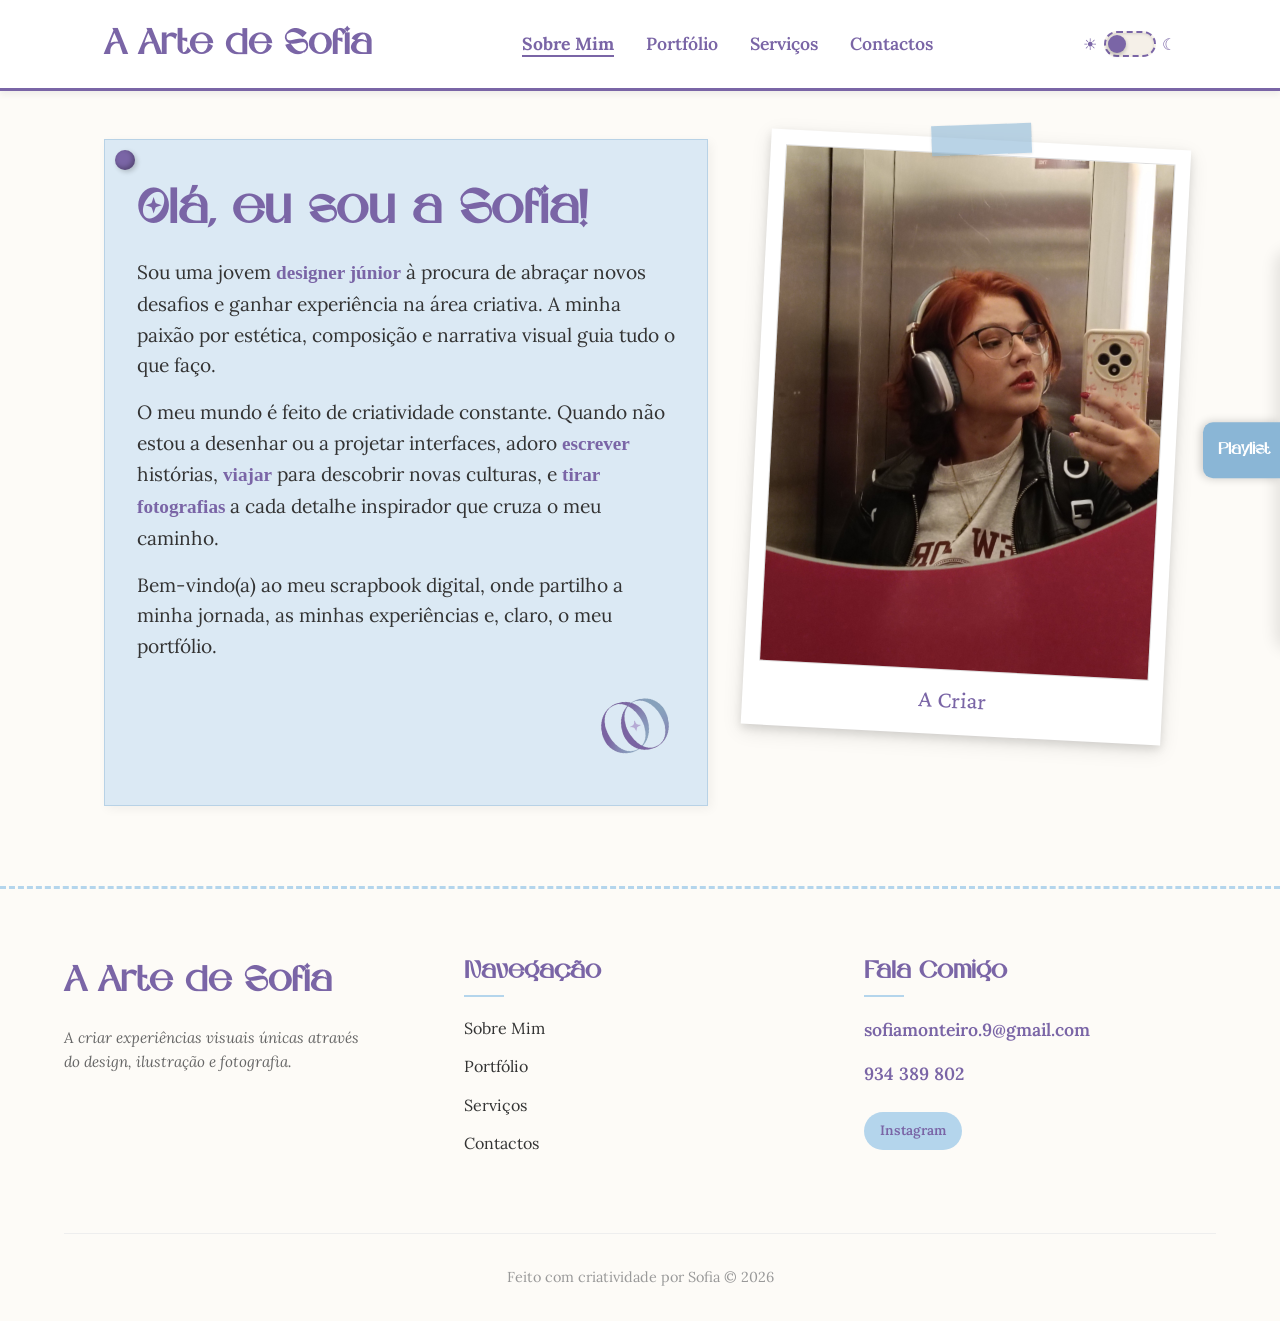
==== commit cbf0104c: "docs: update README with project architecture, hierarchical portfolio logic, and scrapbooking design" ====
--- a/html/index.html
+++ b/html/index.html
@@ -1,4 +1,4 @@
-<!DOCTYPE html>
+﻿<!DOCTYPE html>
 <html lang="pt">
 
 <head>
@@ -35,12 +35,12 @@
             </ul>
             <div class="nav-actions">
                 <label class="theme-switch" for="theme-toggle" aria-label="Alternar tema">
-                    <span class="theme-switch__icon">☀️</span>
+                    <span class="theme-switch__icon">☀</span>
                     <div class="theme-switch__track">
                         <input type="checkbox" id="theme-toggle" class="theme-switch__input">
                         <div class="theme-switch__thumb"></div>
                     </div>
-                    <span class="theme-switch__icon">🌙</span>
+                    <span class="theme-switch__icon">☾</span>
                 </label>
                 <div class="menu-toggle" id="mobile-menu">
                     <span class="bar"></span>
@@ -119,3 +119,4 @@
 </body>
 
 </html>
+
--- a/css/style.css
+++ b/css/style.css
@@ -58,16 +58,101 @@
     --light-purple: #c084fc;
     --blue: #93c5fd;
     --light-blue: #c7d2fe;
-    --bg-paper: #121212;
-    --bg-texture: url('https://www.transparenttextures.com/patterns/dark-paper.png');
+    --bg-paper: #1a1614;
+    --bg-texture: url('https://www.transparenttextures.com/patterns/dark-leather.png');
     --text-dark: #eae3d2;
-    --card-bg: #1e1b18;
-    --header-bg: rgba(18, 18, 18, 0.9);
-    --border-color: #333;
-    --card-shadow: 0 4px 8px rgba(0, 0, 0, 0.5), 0 6px 20px rgba(0, 0, 0, 0.5);
-    --paper-note-bg: #1e293b;
-    --paper-note-border: #334155;
-}
+    --card-bg: #231f1c;
+    --header-bg: rgba(26, 22, 20, 0.93);
+    --border-color: #3d3530;
+    --card-shadow: 0 4px 12px rgba(0, 0, 0, 0.6), 0 8px 24px rgba(0, 0, 0, 0.4), inset 0 1px 0 rgba(255,255,255,0.04);
+    --paper-note-bg: #1c2333;
+    --paper-note-border: #2e3d5a;
+}
+
+/* Dark mode body layered texture */
+.dark-mode body {
+    background-color: var(--bg-paper);
+    background-image:
+        url('https://www.transparenttextures.com/patterns/dark-leather.png'),
+        repeating-linear-gradient(
+            0deg,
+            transparent,
+            transparent 27px,
+            rgba(167, 139, 250, 0.04) 28px
+        );
+}
+
+/* Dark mode header — more visible border with glow */
+.dark-mode header {
+    border-bottom: 3px solid var(--purple);
+    box-shadow: 0 4px 15px rgba(167, 139, 250, 0.15);
+}
+
+/* Dark mode paper-note pushpin — change to lavender */
+.dark-mode .paper-note::before {
+    background-color: #a78bfa;
+    box-shadow: inset -2px -2px 5px rgba(0,0,0,0.5), 2px 2px 5px rgba(167,139,250,0.4);
+}
+
+/* Dark mode paper-note — worn parchment feel */
+.dark-mode .paper-note {
+    background-color: var(--paper-note-bg);
+    border: 1px solid var(--paper-note-border);
+    box-shadow: 3px 3px 16px rgba(0,0,0,0.4), inset 0 0 40px rgba(0,0,0,0.08);
+}
+
+/* Dark mode paper-note lined-paper effect */
+.dark-mode .paper-note::after {
+    content: '';
+    position: absolute;
+    inset: 0;
+    background-image: repeating-linear-gradient(
+        transparent,
+        transparent 27px,
+        rgba(167, 139, 250, 0.07) 28px
+    );
+    pointer-events: none;
+    border-radius: inherit;
+}
+
+/* Dark mode service cards — dashed border glows */
+.dark-mode .service-card {
+    border-color: var(--purple);
+    box-shadow: 0 0 0 1px rgba(167,139,250,0.1), 0 6px 20px rgba(0,0,0,0.5);
+    background-image: url('https://www.transparenttextures.com/patterns/dark-leather.png');
+}
+
+/* Dark mode tape — same blue as light mode */
+.dark-mode .tape {
+    background-color: rgba(138, 182, 214, 0.6);
+    box-shadow: 0 1px 4px rgba(0,0,0,0.4);
+}
+
+/* Dark mode dropdown — textured bg */
+.dark-mode .dropdown-content,
+.dark-mode .dropdown-submenu-content {
+    background-color: #2a2420;
+    background-image: url('https://www.transparenttextures.com/patterns/dark-leather.png');
+    border-style: dashed;
+}
+
+/* Dark mode gallery grid lines between sections */
+.dark-mode .category-header {
+    border-color: var(--purple) !important;
+    text-shadow: 0 0 12px rgba(167,139,250,0.25);
+}
+
+/* Dark mode lightbox */
+.dark-mode .lightbox {
+    background: rgba(15, 12, 10, 0.95);
+}
+
+/* Dark mode footer */
+.dark-mode footer {
+    background-image: url('https://www.transparenttextures.com/patterns/dark-leather.png');
+    border-top: 2px dashed var(--purple);
+}
+
 
 * {
     margin: 0;
@@ -228,6 +313,15 @@
 /* Very tall images span 2 grid rows */
 .polaroid--tall {
     grid-row: span 2;
+}
+
+.polaroid--contain {
+    max-width: 50%;
+    margin: 0 auto;
+}
+
+.polaroid--contain img {
+    object-fit: contain !important;
 }
 
 .polaroid:nth-child(even) {
@@ -1984,6 +2078,8 @@
 .theme-switch__icon {
     font-size: 1rem;
     line-height: 1;
+    color: var(--purple);
+    filter: none;
 }
 
 /* The track — looks like a strip of paper/tape */
